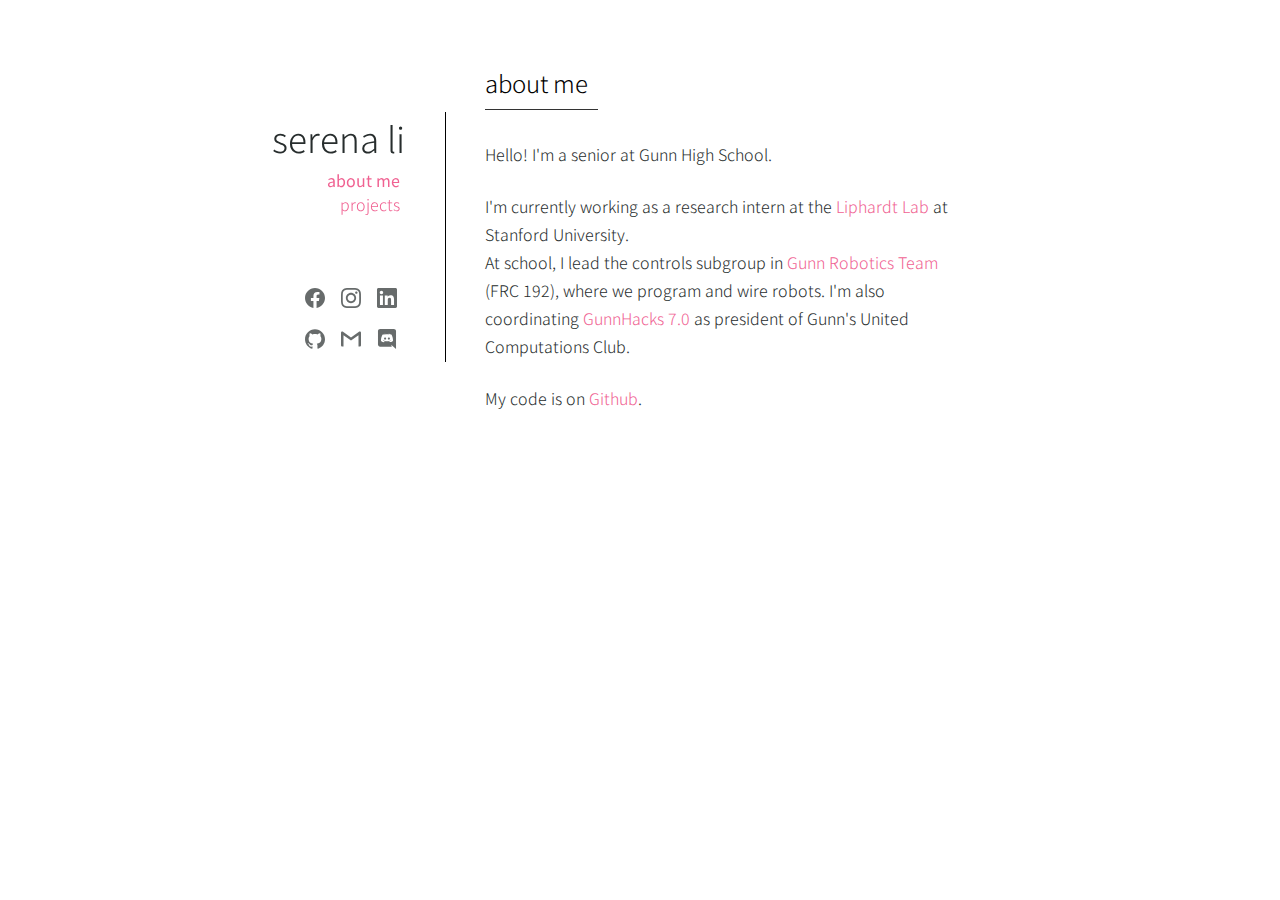
==== index.html @ f92b4015 "organize, add random" ====
<!DOCTYPE html>
<html lang="en">

<head>
    <title>serena li | home</title>
    <meta charset="utf-8" />
    <meta name="viewport" content="width=device-width, initial-scale=1" />
    <link href="https://fonts.googleapis.com/css2?family=Noto+Sans+JP:wght@100;300;400;500;700;900&display=swap"
        rel="stylesheet">
    <link rel="stylesheet" href="styles/styles.css" />
    <script async src="javascript/index.js"></script>
</head>

<body>
    <div class="page">
        <div class="nav-bar">
            <span class="nav-bar-name"><a href="index.html">Serena Li</a></span>

            <div class="nav-bar-links">
                <span class="current"><a href="index.html">About Me</a></span>
                <span><a href="projects.html">Projects</a></span>
                <!-- <span><a href="random.html">Random</a></span>-->
            </div>
            <div class="socialize">
                <a href="https://www.facebook.com/acrantel"><img src="./icons/facebook.svg" alt="FB"></a>
                <a href="https://www.instagram.com/serena.li23/"><img src="./icons/instagram.svg" alt="IG"></a>
                <a href="https://www.linkedin.com/in/serenawli/"><img src="./icons/linkedin.svg" alt="IN"></a>
                <a href="https://github.com/acrantel"><img src="./icons/github.svg" alt="GH"></a>
                <a href="mailto:serena.li.usa@gmail.com"><img src="./icons/gmail.svg" alt="@"></a>
                <a href="acrantel#3356"><img src="./icons/discord.svg" alt="@"></a>
            </div>
        </div>
        <div class="right">
            <div class="page-header">
                <span>about me</span>
            </div>
            <div class="page-body">
                <p>Hello! I'm a senior at Gunn High School. </p>
                <br/>
                <p>I'm currently working as a research intern at the <a href="https://liphardtlab.stanford.edu/">Liphardt Lab</a> at Stanford University.</p>
                <p>At school, I lead the controls subgroup in <a href="https://github.com/grt192/">Gunn Robotics Team</a> (FRC 192), where we program and wire robots. I'm also coordinating <a href="https://gunnhacks.com/">GunnHacks 7.0</a> as president of Gunn's United Computations Club.</p>
                <br/>
                <p>My code is on <a href="https://github.com/acrantel/">Github</a>.</p>
            </div>
        </div>
    </div>
</body>

</html>
---- styles/styles.css ----
﻿:root {
	--color1: #272d2d;
	--color2: #332526;
	--color3: #001835;
	--color4: #202020;
	--color5: #ffffff;
}
body {
	font-family: 'Noto Sans JP', sans-serif;
}

::selection {
	background-color: papayawhip;
}

span {
	font-size: 1em;
	font-weight: 300;
}
a {
	color:#f06292;
	text-decoration: none;
}
p {
	padding: 0;
	margin: 0;
	font-size: 1rem;
	color: #272d2d;
	font-weight: 300;
	line-height: 175%;
}
h2 {
	padding: 0;
	margin: 0;
	font-size: 1.2em;
	font-weight: 300;
	line-height: 200%;
}

a:hover {
	text-decoration: underline dotted;
	outline: none;
}

a:active {
	text-decoration: none;
	outline: none;
}

.page {
	margin: 0 auto;
	height: 100%;
	width: 750px;
}
.nav-bar {
	position: fixed;
	float: left;
	overflow:hidden;
	display: flex;
	flex-direction: column;
	height: 250px;
	width: 140px;
	margin-top: 104px;
	padding-right:40px;
	border-right: 1px;
	border-right-style: solid;
	text-align: right;
	justify-content: start;
}

.nav-bar-name > a {
	text-transform: lowercase;
	font-size: 2.2rem;
	font-weight: 300;
	color: var(--color1);
}

.nav-bar-name > a:hover {
	color: var(--color1);
}
.nav-bar-links {
	display:flex;
	flex-direction: column;
	flex:1;
	padding:5px;
}


.nav-bar-links > span > a {
	font-size: 1rem;
	text-transform: lowercase;
	font-weight: 300;
}


.nav-bar-links > span > a:hover{
	text-transform: lowercase;
}

.nav-bar-links > .current > a {
	font-weight: 400;
}

.socialize {
	display: flex;
	flex-direction: row;
	flex-wrap: wrap;
	justify-content: right;
}

.socialize > a > img {
	padding: 8px;
	width: 20px;
	opacity: 70%;
	filter: invert(14%) sepia(15%) saturate(336%) hue-rotate(130deg) brightness(99%) contrast(92%);
	transition: opacity .2s, transform .3s;
}


.socialize > a:hover > img {
	padding: 8px;
	width: 20px;
	opacity: 90%;
	filter: invert(14%) sepia(15%) saturate(336%) hue-rotate(130deg) brightness(99%) contrast(92%);
	transform: scale(1.3) rotate(-10deg);
}

.right {
	float: right;
	width: 570px;
	display:flex;
	flex-direction: column;
}
.page-header {
	padding: 40px;
	padding-bottom: 0px;
	padding-top: 10%;
}
.page-header > span {
	position: relative;
	font-size: 1.5rem;
}

.page-header > span::after {
	content: '';
	position: absolute;
	bottom: -10px;
	left: 0;
	right: -10px;
	background-color: black;
	height: 1px;
	z-index: -1;
	opacity: 80%;
} 

.page-body {
	margin: 40px 40px;
}

.project-grid {
	display: grid;
	/* margin: 40px; */
	column-gap: 10%;
	grid-template-columns: 1;
	grid-auto-rows: minmax(125px, 1fr);
	align-items: stretch;
	border-bottom: dashed 1px pink;
}

.project-grid > a:hover {
	text-decoration: none;
}

.grid-link {
	display: flex;
	align-items: stretch;
}

.grid-item {
	flex: 1;
	display: flex;
	flex-direction: column;
	justify-content: space-between;
	padding: 20px 5px;
	border: dashed 1px pink; 
	border-left: none;
	border-right: none;
	border-bottom: none
}

.grid-item > .item-title {
	font-weight: 300;
	font-size: 1.2rem;
}

.grid-item > .item-title:hover {
	text-decoration: underline dotted;
	font-weight: 300;
	font-size: 1.2rem;
}

.grid-item > .item-text {
	font-weight: 300;
	color: #332526;
	font-size: .9rem;
}
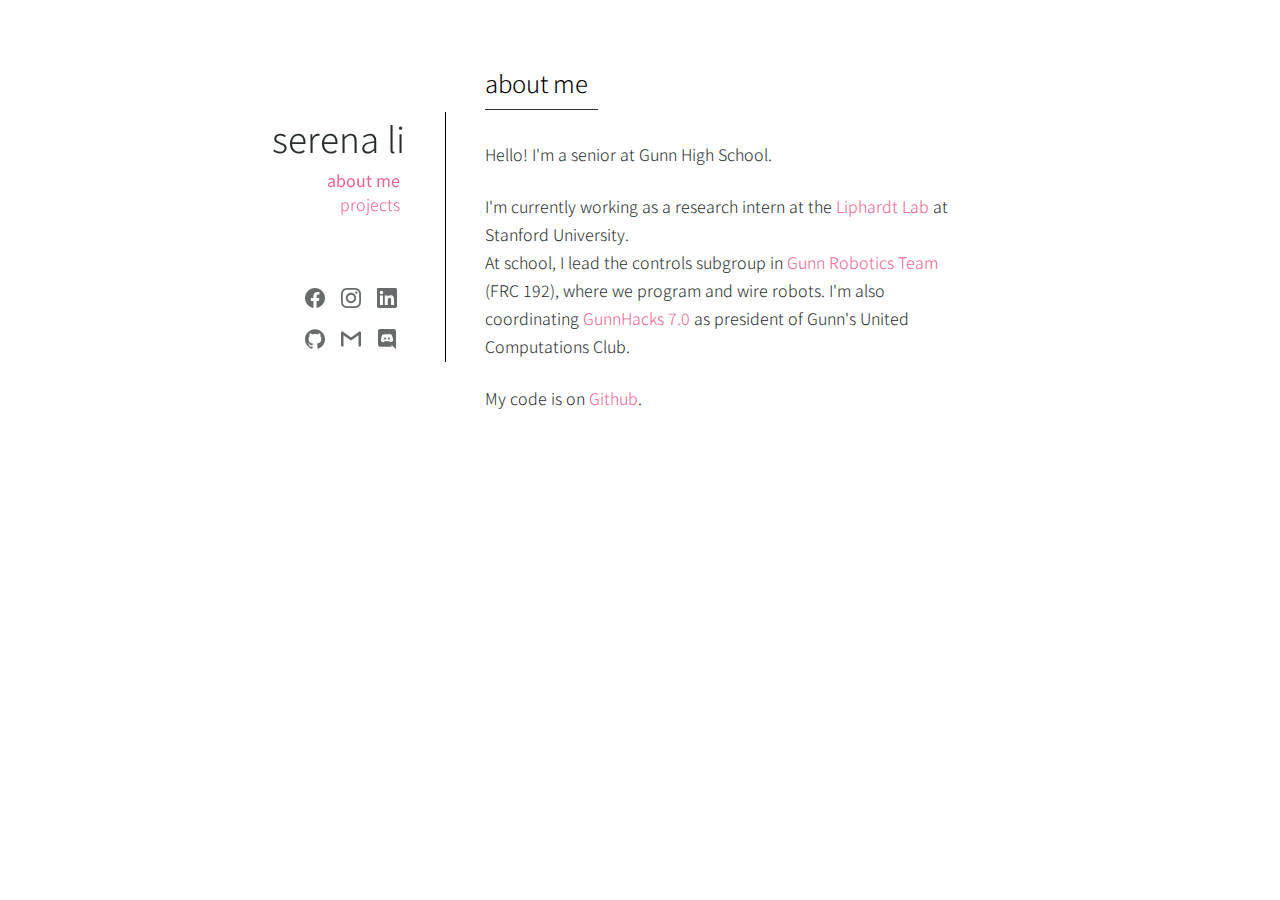
==== commit 2dacb20f: "analyze" ====
--- a/index.html
+++ b/index.html
@@ -2,48 +2,59 @@
 <html lang="en">
 
 <head>
-    <title>serena li | home</title>
-    <meta charset="utf-8" />
-    <meta name="viewport" content="width=device-width, initial-scale=1" />
-    <link href="https://fonts.googleapis.com/css2?family=Noto+Sans+JP:wght@100;300;400;500;700;900&display=swap"
-        rel="stylesheet">
-    <link rel="stylesheet" href="styles/styles.css" />
-    <script async src="javascript/index.js"></script>
+  <script async src="https://www.googletagmanager.com/gtag/js?id=UA-164306536-1"></script>
+  <script>
+    window.dataLayer = window.dataLayer || [];
+    function gtag() { dataLayer.push(arguments); }
+    gtag('js', new Date());
+
+    gtag('config', 'UA-164306536-1');
+  </script>
+  <title>serena li</title>
+  <meta charset="utf-8" />
+  <meta name="viewport" content="width=device-width, initial-scale=1" />
+  <link href="https://fonts.googleapis.com/css2?family=Noto+Sans+JP:wght@100;300;400;500;700;900&display=swap"
+    rel="stylesheet">
+  <link rel="stylesheet" href="styles/styles.css" />
+  <script async src="javascript/index.js"></script>
 </head>
 
 <body>
-    <div class="page">
-        <div class="nav-bar">
-            <span class="nav-bar-name"><a href="index.html">Serena Li</a></span>
+  <div class="page">
+    <div class="nav-bar">
+      <span class="nav-bar-name"><a href="index.html">Serena Li</a></span>
 
-            <div class="nav-bar-links">
-                <span class="current"><a href="index.html">About Me</a></span>
-                <span><a href="projects.html">Projects</a></span>
-                <!-- <span><a href="random.html">Random</a></span>-->
-            </div>
-            <div class="socialize">
-                <a href="https://www.facebook.com/acrantel"><img src="./icons/facebook.svg" alt="FB"></a>
-                <a href="https://www.instagram.com/serena.li23/"><img src="./icons/instagram.svg" alt="IG"></a>
-                <a href="https://www.linkedin.com/in/serenawli/"><img src="./icons/linkedin.svg" alt="IN"></a>
-                <a href="https://github.com/acrantel"><img src="./icons/github.svg" alt="GH"></a>
-                <a href="mailto:serena.li.usa@gmail.com"><img src="./icons/gmail.svg" alt="@"></a>
-                <a href="acrantel#3356"><img src="./icons/discord.svg" alt="@"></a>
-            </div>
-        </div>
-        <div class="right">
-            <div class="page-header">
-                <span>about me</span>
-            </div>
-            <div class="page-body">
-                <p>Hello! I'm a senior at Gunn High School. </p>
-                <br/>
-                <p>I'm currently working as a research intern at the <a href="https://liphardtlab.stanford.edu/">Liphardt Lab</a> at Stanford University.</p>
-                <p>At school, I lead the controls subgroup in <a href="https://github.com/grt192/">Gunn Robotics Team</a> (FRC 192), where we program and wire robots. I'm also coordinating <a href="https://gunnhacks.com/">GunnHacks 7.0</a> as president of Gunn's United Computations Club.</p>
-                <br/>
-                <p>My code is on <a href="https://github.com/acrantel/">Github</a>.</p>
-            </div>
-        </div>
+      <div class="nav-bar-links">
+        <span class="current"><a href="index.html">About Me</a></span>
+        <span><a href="projects.html">Projects</a></span>
+        <!-- <span><a href="random.html">Random</a></span>-->
+      </div>
+      <div class="socialize">
+        <a href="https://www.facebook.com/acrantel"><img src="./icons/facebook.svg" alt="FB"></a>
+        <a href="https://www.instagram.com/serena.li23/"><img src="./icons/instagram.svg" alt="IG"></a>
+        <a href="https://www.linkedin.com/in/serenawli/"><img src="./icons/linkedin.svg" alt="IN"></a>
+        <a href="https://github.com/acrantel"><img src="./icons/github.svg" alt="GH"></a>
+        <a href="mailto:serena.li.usa@gmail.com"><img src="./icons/gmail.svg" alt="@"></a>
+        <a href="acrantel#3356"><img src="./icons/discord.svg" alt="@"></a>
+      </div>
     </div>
+    <div class="right">
+      <div class="page-header">
+        <span>about me</span>
+      </div>
+      <div class="page-body">
+        <p>Hello! I'm a senior at Gunn High School. </p>
+        <br />
+        <p>I'm currently working as a research intern at the <a href="https://liphardtlab.stanford.edu/">Liphardt
+            Lab</a> at Stanford University.</p>
+        <p>At school, I lead the controls subgroup in <a href="https://github.com/grt192/">Gunn Robotics Team</a> (FRC
+          192), where we program and wire robots. I'm also coordinating <a href="https://gunnhacks.com/">GunnHacks
+            7.0</a> as president of Gunn's United Computations Club.</p>
+        <br />
+        <p>My code is on <a href="https://github.com/acrantel/">Github</a>.</p>
+      </div>
+    </div>
+  </div>
 </body>
 
 </html>--- a/styles/styles.css
+++ b/styles/styles.css
@@ -118,8 +118,6 @@
 
 
 .socialize > a:hover > img {
-	padding: 8px;
-	width: 20px;
 	opacity: 90%;
 	filter: invert(14%) sepia(15%) saturate(336%) hue-rotate(130deg) brightness(99%) contrast(92%);
 	transform: scale(1.3) rotate(-10deg);
@@ -205,3 +203,35 @@
 	font-size: .9rem;
 }
 
+@media only screen and (max-width: 800px) {
+	.page { 
+		width: 100%; 
+	}
+	.nav-bar {
+		width: 80%;
+		height: 170px;
+		float: none;
+		margin: 0px auto;
+		padding: 40px 0px;
+		border-right-style: none;
+		border-bottom: solid 1px;
+		position: relative;
+		text-align: center;
+	}
+	.socialize {
+		justify-content: center;
+	}
+	.page-header {
+		display:none;
+	}
+	.right {
+		width: 80%;
+		margin: 0px auto;
+		float: none;
+	}
+}
+@media only screen and (max-width: 600px) {
+	.right {
+		width: 90%;
+	}
+}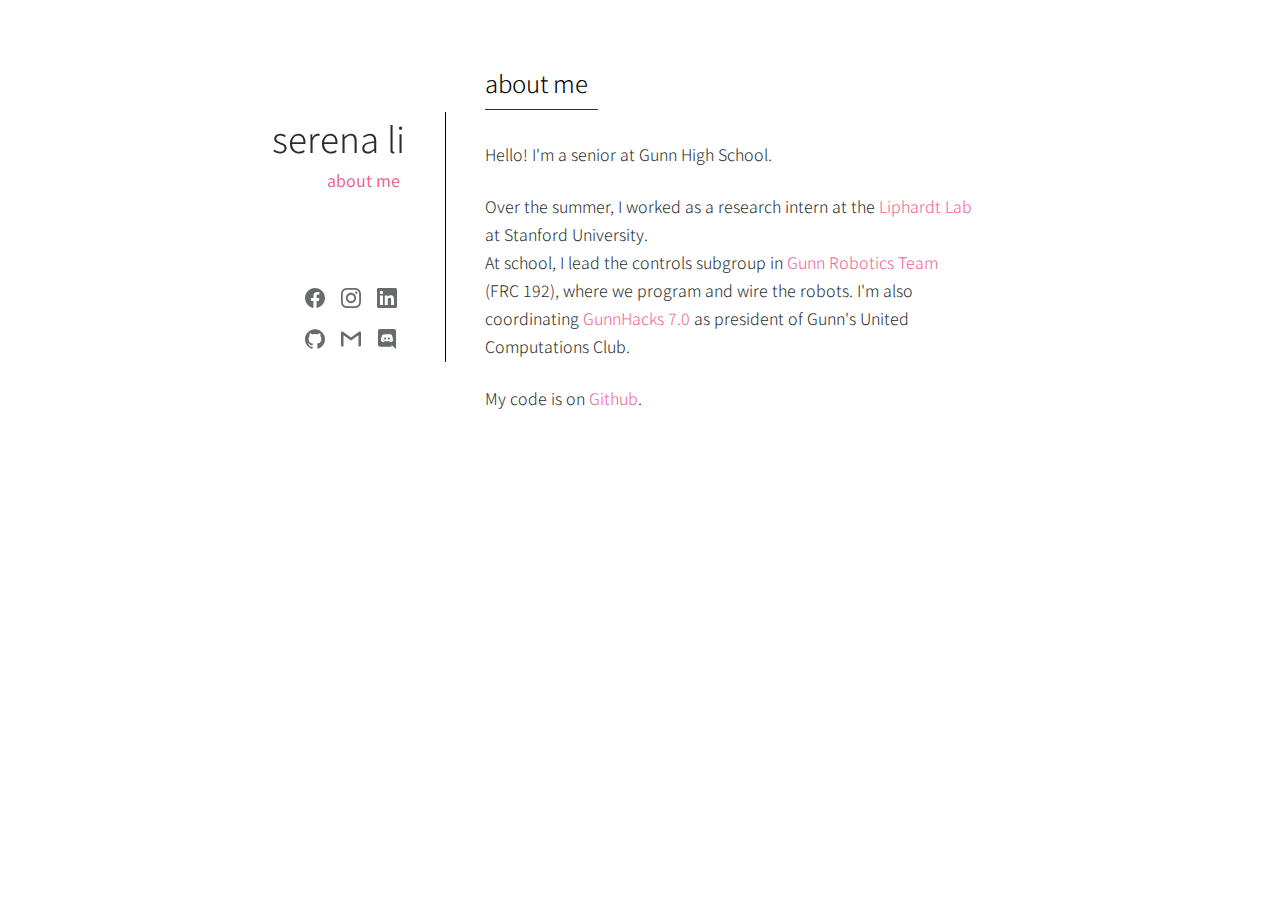
==== commit 457f81f0: "discord link" ====
--- a/index.html
+++ b/index.html
@@ -11,6 +11,8 @@
     gtag('config', 'UA-164306536-1');
   </script>
   <title>serena li</title>
+  <meta name="description"
+    content="Serena Li is a senior at Gunn High School.">
   <meta charset="utf-8" />
   <meta name="viewport" content="width=device-width, initial-scale=1" />
   <link href="https://fonts.googleapis.com/css2?family=Noto+Sans+JP:wght@100;300;400;500;700;900&display=swap"
@@ -26,8 +28,8 @@
 
       <div class="nav-bar-links">
         <span class="current"><a href="index.html">About Me</a></span>
-        <span><a href="projects.html">Projects</a></span>
-        <!-- <span><a href="random.html">Random</a></span>-->
+        <!-- <span><a href="projects.html">Projects</a></span> -->
+        <!-- <span><a href="random.html">Random</a></span> -->
       </div>
       <div class="socialize">
         <a href="https://www.facebook.com/acrantel"><img src="./icons/facebook.svg" alt="FB"></a>
@@ -35,7 +37,7 @@
         <a href="https://www.linkedin.com/in/serenawli/"><img src="./icons/linkedin.svg" alt="IN"></a>
         <a href="https://github.com/acrantel"><img src="./icons/github.svg" alt="GH"></a>
         <a href="mailto:serena.li.usa@gmail.com"><img src="./icons/gmail.svg" alt="@"></a>
-        <a href="acrantel#3356"><img src="./icons/discord.svg" alt="@"></a>
+        <a href="https://discord.gg/HM2msfz"><img src="./icons/discord.svg" alt="DS"></a>
       </div>
     </div>
     <div class="right">
@@ -45,10 +47,10 @@
       <div class="page-body">
         <p>Hello! I'm a senior at Gunn High School. </p>
         <br />
-        <p>I'm currently working as a research intern at the <a href="https://liphardtlab.stanford.edu/">Liphardt
+        <p>Over the summer, I worked as a research intern at the <a href="https://liphardtlab.stanford.edu/">Liphardt
             Lab</a> at Stanford University.</p>
         <p>At school, I lead the controls subgroup in <a href="https://github.com/grt192/">Gunn Robotics Team</a> (FRC
-          192), where we program and wire robots. I'm also coordinating <a href="https://gunnhacks.com/">GunnHacks
+          192), where we program and wire the robots. I'm also coordinating <a href="https://gunnhacks.com/">GunnHacks
             7.0</a> as president of Gunn's United Computations Club.</p>
         <br />
         <p>My code is on <a href="https://github.com/acrantel/">Github</a>.</p>
--- a/styles/styles.css
+++ b/styles/styles.css
@@ -38,7 +38,7 @@
 }
 
 a:hover {
-	text-decoration: underline dotted;
+  border-bottom: dotted 1px;
 	outline: none;
 }
 
@@ -108,19 +108,23 @@
 	justify-content: right;
 }
 
+.socialize > a:hover {
+  border: none;
+}
+
 .socialize > a > img {
 	padding: 8px;
 	width: 20px;
 	opacity: 70%;
 	filter: invert(14%) sepia(15%) saturate(336%) hue-rotate(130deg) brightness(99%) contrast(92%);
-	transition: opacity .2s, transform .3s;
-}
-
+  transition: opacity .2s, transform .3s;
+}
 
 .socialize > a:hover > img {
 	opacity: 90%;
 	filter: invert(14%) sepia(15%) saturate(336%) hue-rotate(130deg) brightness(99%) contrast(92%);
-	transform: scale(1.3) rotate(-10deg);
+  transform: scale(1.3) rotate(-10deg);
+  border: none;
 }
 
 .right {
@@ -157,16 +161,14 @@
 
 .project-grid {
 	display: grid;
-	/* margin: 40px; */
 	column-gap: 10%;
-	grid-template-columns: 1;
 	grid-auto-rows: minmax(125px, 1fr);
 	align-items: stretch;
 	border-bottom: dashed 1px pink;
 }
 
 .project-grid > a:hover {
-	text-decoration: none;
+  border-bottom: none;
 }
 
 .grid-link {
@@ -178,12 +180,13 @@
 	flex: 1;
 	display: flex;
 	flex-direction: column;
-	justify-content: space-between;
+  justify-content: space-between;
+  align-items: flex-start;
 	padding: 20px 5px;
 	border: dashed 1px pink; 
 	border-left: none;
 	border-right: none;
-	border-bottom: none
+  border-bottom: none
 }
 
 .grid-item > .item-title {
@@ -192,7 +195,7 @@
 }
 
 .grid-item > .item-title:hover {
-	text-decoration: underline dotted;
+  border-bottom: dotted 1px;
 	font-weight: 300;
 	font-size: 1.2rem;
 }
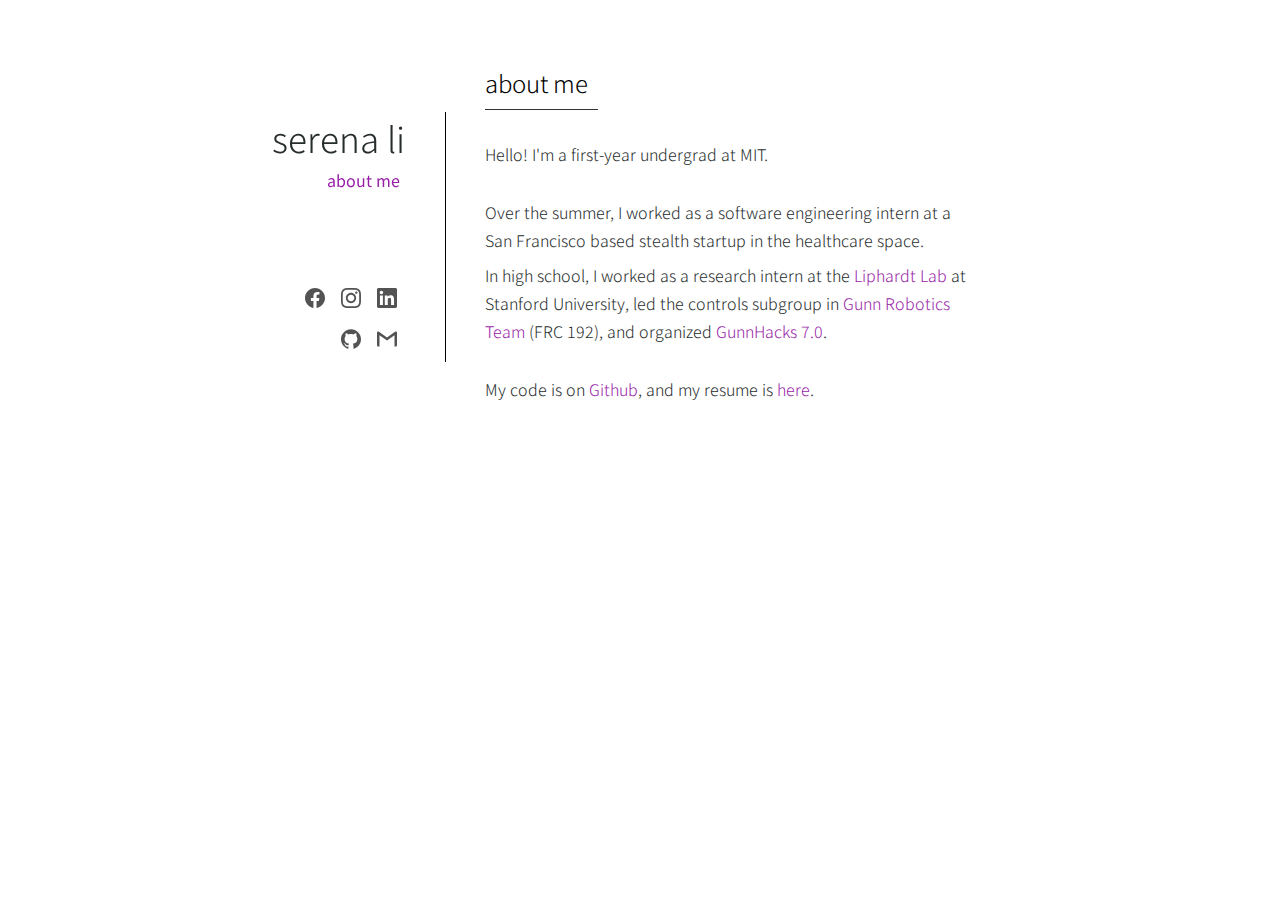
==== commit 3e74d1d1: "finally update website" ====
--- a/index.html
+++ b/index.html
@@ -11,8 +11,7 @@
     gtag('config', 'UA-164306536-1');
   </script>
   <title>serena li</title>
-  <meta name="description"
-    content="Serena Li is a senior at Gunn High School.">
+  <meta name="description" content="Serena Li is a first-year at MIT.">
   <meta charset="utf-8" />
   <meta name="viewport" content="width=device-width, initial-scale=1" />
   <link href="https://fonts.googleapis.com/css2?family=Noto+Sans+JP:wght@100;300;400;500;700;900&display=swap"
@@ -30,14 +29,20 @@
         <span class="current"><a href="index.html">About Me</a></span>
         <!-- <span><a href="projects.html">Projects</a></span> -->
         <!-- <span><a href="random.html">Random</a></span> -->
+        <!-- hi -->
       </div>
       <div class="socialize">
-        <a href="https://www.facebook.com/acrantel"><img src="./icons/facebook.svg" alt="FB"></a>
-        <a href="https://www.instagram.com/serena.li23/"><img src="./icons/instagram.svg" alt="IG"></a>
-        <a href="https://www.linkedin.com/in/serenawli/"><img src="./icons/linkedin.svg" alt="IN"></a>
-        <a href="https://github.com/acrantel"><img src="./icons/github.svg" alt="GH"></a>
-        <a href="mailto:serena.li.usa@gmail.com"><img src="./icons/gmail.svg" alt="@"></a>
-        <a href="https://discord.gg/HM2msfz"><img src="./icons/discord.svg" alt="DS"></a>
+        <a target="_blank" rel="noopener noreferrer" href="https://www.facebook.com/acrantel"><img
+            src="./icons/facebook.svg" alt="FB"></a>
+        <a target="_blank" rel="noopener noreferrer" href="https://www.instagram.com/serena.li23/"><img
+            src="./icons/instagram.svg" alt="IG"></a>
+        <a target="_blank" rel="noopener noreferrer" href="https://www.linkedin.com/in/serenawli/"><img
+            src="./icons/linkedin.svg" alt="IN"></a>
+        <a target="_blank" rel="noopener noreferrer" href="https://github.com/acrantel"><img src="./icons/github.svg"
+            alt="GH"></a>
+        <a target="_blank" rel="noopener noreferrer" href="mailto:serena.li.usa@gmail.com"><img src="./icons/gmail.svg"
+            alt="@"></a>
+        <!-- <a href="https://discord.gg/cj2J4XrqFz"><img src="./icons/discord.svg" alt="DS"></a> -->
       </div>
     </div>
     <div class="right">
@@ -45,15 +50,21 @@
         <span>about me</span>
       </div>
       <div class="page-body">
-        <p>Hello! I'm a senior at Gunn High School. </p>
+        <p>Hello! I'm a first-year undergrad at MIT. </p>
         <br />
-        <p>Over the summer, I worked as a research intern at the <a href="https://liphardtlab.stanford.edu/">Liphardt
-            Lab</a> at Stanford University.</p>
-        <p>At school, I lead the controls subgroup in <a href="https://github.com/grt192/">Gunn Robotics Team</a> (FRC
-          192), where we program and wire the robots. I'm also coordinating <a href="https://gunnhacks.com/">GunnHacks
-            7.0</a> as president of Gunn's United Computations Club.</p>
+        <p>Over the summer, I worked as a software engineering intern at a San Francisco based stealth startup in the
+          healthcare space.</p>
+
+        <p>In high school, I worked as a research intern at the <a target="_blank" rel="noopener noreferrer"
+            href="https://liphardtlab.stanford.edu/">Liphardt
+            Lab</a> at Stanford University, led the controls subgroup in <a target="_blank" rel="noopener noreferrer"
+            href="https://github.com/grt192/">Gunn
+            Robotics Team</a> (FRC
+          192), and organized <a target="_blank" rel="noopener noreferrer" href="https://gunnhacks.com/">GunnHacks
+            7.0</a>.</p>
         <br />
-        <p>My code is on <a href="https://github.com/acrantel/">Github</a>.</p>
+        <p>My code is on <a target="_blank" rel="noopener noreferrer" href="https://github.com/acrantel/">Github</a>,
+          and my resume is <a target="_blank" rel="noopener noreferrer" href="serenali-resume-9-15-21.pdf">here</a>.</p>
       </div>
     </div>
   </div>
--- a/styles/styles.css
+++ b/styles/styles.css
@@ -10,7 +10,7 @@
 }
 
 ::selection {
-	background-color: papayawhip;
+	background-color: rgb(255, 213, 255);
 }
 
 span {
@@ -18,12 +18,13 @@
 	font-weight: 300;
 }
 a {
-	color:#f06292;
+	color: #981ea8;
 	text-decoration: none;
 }
 p {
 	padding: 0;
 	margin: 0;
+	margin-bottom: .4em;
 	font-size: 1rem;
 	color: #272d2d;
 	font-weight: 300;
@@ -116,13 +117,13 @@
 	padding: 8px;
 	width: 20px;
 	opacity: 70%;
-	filter: invert(14%) sepia(15%) saturate(336%) hue-rotate(130deg) brightness(99%) contrast(92%);
+	filter: brightness(99%) contrast(92%);
   transition: opacity .2s, transform .3s;
 }
 
 .socialize > a:hover > img {
 	opacity: 90%;
-	filter: invert(14%) sepia(15%) saturate(336%) hue-rotate(130deg) brightness(99%) contrast(92%);
+	filter: brightness(99%) contrast(92%);
   transform: scale(1.3) rotate(-10deg);
   border: none;
 }
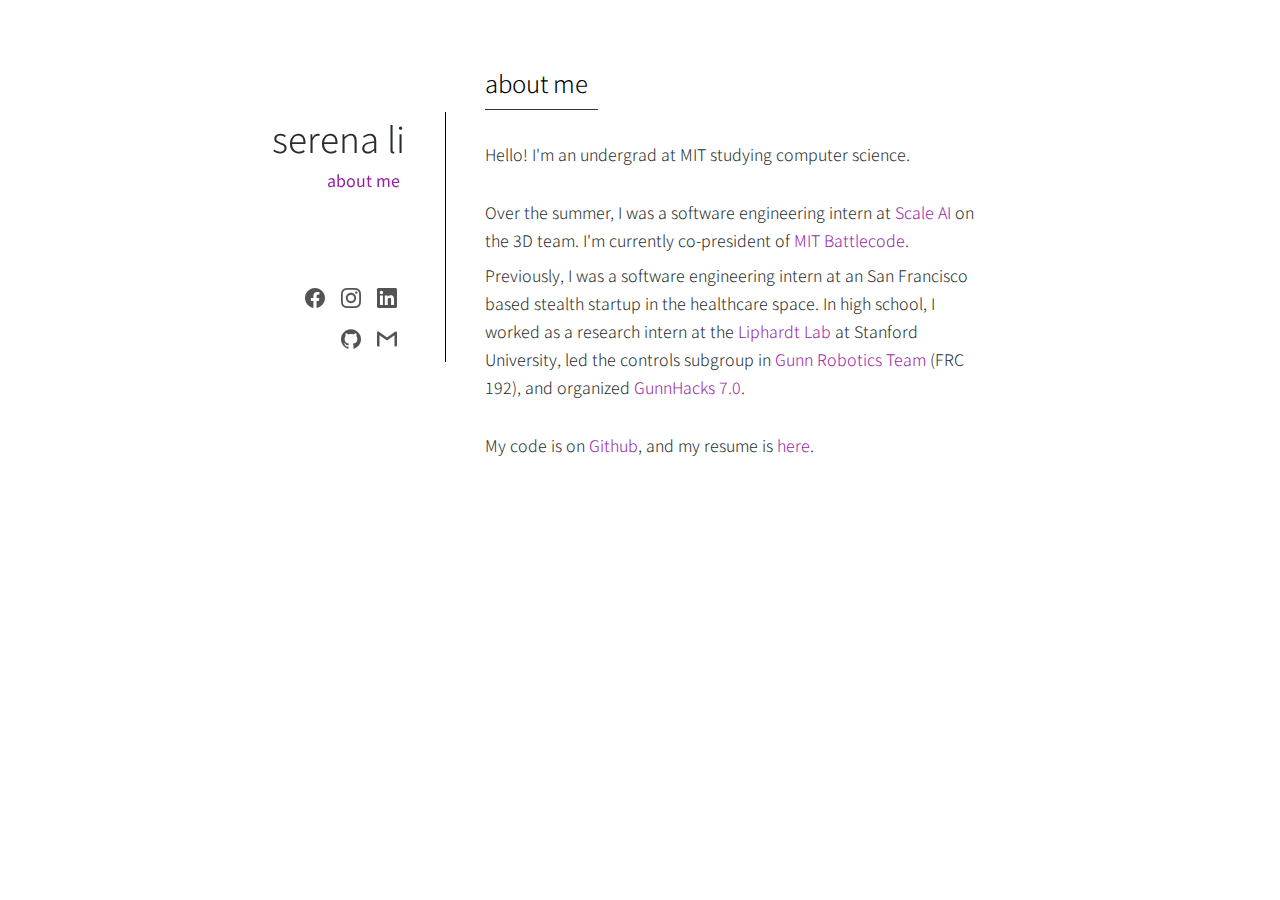
==== commit 85649883: "cleanup and update" ====
--- a/index.html
+++ b/index.html
@@ -32,16 +32,11 @@
         <!-- hi -->
       </div>
       <div class="socialize">
-        <a target="_blank" rel="noopener noreferrer" href="https://www.facebook.com/acrantel"><img
-            src="./icons/facebook.svg" alt="FB"></a>
-        <a target="_blank" rel="noopener noreferrer" href="https://www.instagram.com/serena.li23/"><img
-            src="./icons/instagram.svg" alt="IG"></a>
-        <a target="_blank" rel="noopener noreferrer" href="https://www.linkedin.com/in/serenawli/"><img
-            src="./icons/linkedin.svg" alt="IN"></a>
-        <a target="_blank" rel="noopener noreferrer" href="https://github.com/acrantel"><img src="./icons/github.svg"
-            alt="GH"></a>
-        <a target="_blank" rel="noopener noreferrer" href="mailto:serena.li.usa@gmail.com"><img src="./icons/gmail.svg"
-            alt="@"></a>
+        <a href="https://www.facebook.com/acrantel"><img src="./icons/facebook.svg" alt="FB"></a>
+        <a href="https://www.instagram.com/serena.li23/"><img src="./icons/instagram.svg" alt="IG"></a>
+        <a href="https://www.linkedin.com/in/serenawli/"><img src="./icons/linkedin.svg" alt="IN"></a>
+        <a href="https://github.com/acrantel"><img src="./icons/github.svg" alt="GH"></a>
+        <a href="mailto:serena.li.usa@gmail.com"><img src="./icons/gmail.svg" alt="@"></a>
         <!-- <a href="https://discord.gg/cj2J4XrqFz"><img src="./icons/discord.svg" alt="DS"></a> -->
       </div>
     </div>
@@ -50,21 +45,22 @@
         <span>about me</span>
       </div>
       <div class="page-body">
-        <p>Hello! I'm a first-year undergrad at MIT. </p>
+        <p>Hello! I'm an undergrad at MIT studying computer science. </p>
         <br />
-        <p>Over the summer, I worked as a software engineering intern at a San Francisco based stealth startup in the
-          healthcare space.</p>
+        <p>Over the summer, I was a software engineering intern at <a>Scale AI</a> on the 3D team. I'm currently
+          co-president of <a target="_blank" rel="noopener noreferrer" href="https://battlecode.org">MIT Battlecode</a>.
+        </p>
 
-        <p>In high school, I worked as a research intern at the <a target="_blank" rel="noopener noreferrer"
-            href="https://liphardtlab.stanford.edu/">Liphardt
-            Lab</a> at Stanford University, led the controls subgroup in <a target="_blank" rel="noopener noreferrer"
-            href="https://github.com/grt192/">Gunn
+        <p>Previously, I was a software engineering intern at an San Francisco based stealth startup in the
+          healthcare space. In high school, I worked as a research intern at the <a target="_blank"
+            rel="noopener noreferrer" href="https://liphardtlab.stanford.edu/">Liphardt
+            Lab</a> at Stanford University, led the controls subgroup in <a href="https://github.com/grt192/">Gunn
             Robotics Team</a> (FRC
-          192), and organized <a target="_blank" rel="noopener noreferrer" href="https://gunnhacks.com/">GunnHacks
+          192), and organized <a href="https://gunnhacks.com/">GunnHacks
             7.0</a>.</p>
         <br />
-        <p>My code is on <a target="_blank" rel="noopener noreferrer" href="https://github.com/acrantel/">Github</a>,
-          and my resume is <a target="_blank" rel="noopener noreferrer" href="serenali-resume-9-15-21.pdf">here</a>.</p>
+        <p>My code is on <a href="https://github.com/acrantel/">Github</a>,
+          and my resume is <a href="Serena Li Resume 8-7-22.pdf">here</a>.</p>
       </div>
     </div>
   </div>
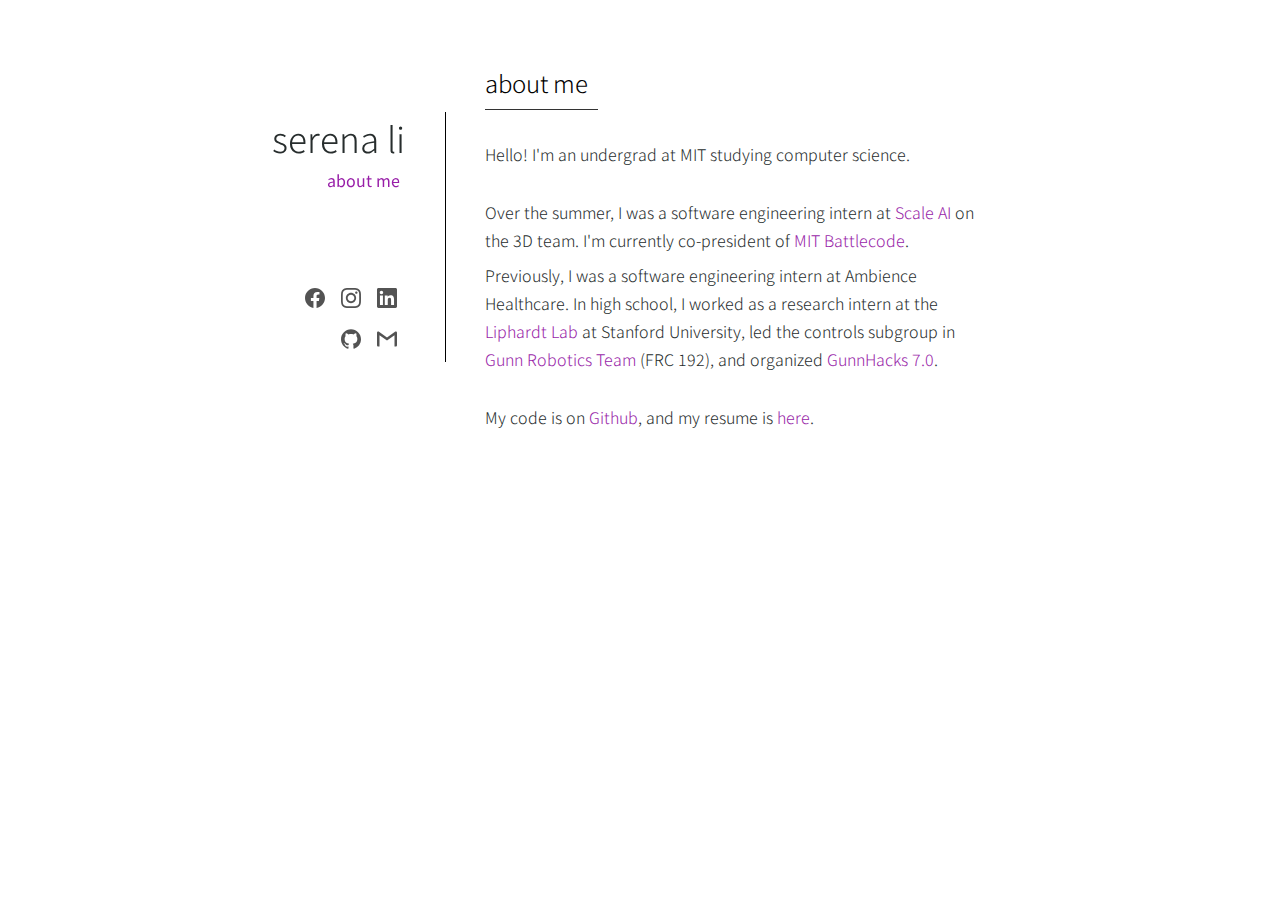
==== commit 006f4501: "Update index.html" ====
--- a/index.html
+++ b/index.html
@@ -51,8 +51,8 @@
           co-president of <a target="_blank" rel="noopener noreferrer" href="https://battlecode.org">MIT Battlecode</a>.
         </p>
 
-        <p>Previously, I was a software engineering intern at an San Francisco based stealth startup in the
-          healthcare space. In high school, I worked as a research intern at the <a target="_blank"
+        <p>Previously, I was a software engineering intern at Ambience Healthcare. 
+          In high school, I worked as a research intern at the <a target="_blank"
             rel="noopener noreferrer" href="https://liphardtlab.stanford.edu/">Liphardt
             Lab</a> at Stanford University, led the controls subgroup in <a href="https://github.com/grt192/">Gunn
             Robotics Team</a> (FRC
@@ -60,10 +60,10 @@
             7.0</a>.</p>
         <br />
         <p>My code is on <a href="https://github.com/acrantel/">Github</a>,
-          and my resume is <a href="Serena Li Resume 8-7-22.pdf">here</a>.</p>
+          and my resume is <a href="Serena Li Resume.pdf">here</a>.</p>
       </div>
     </div>
   </div>
 </body>
 
-</html>+</html>
